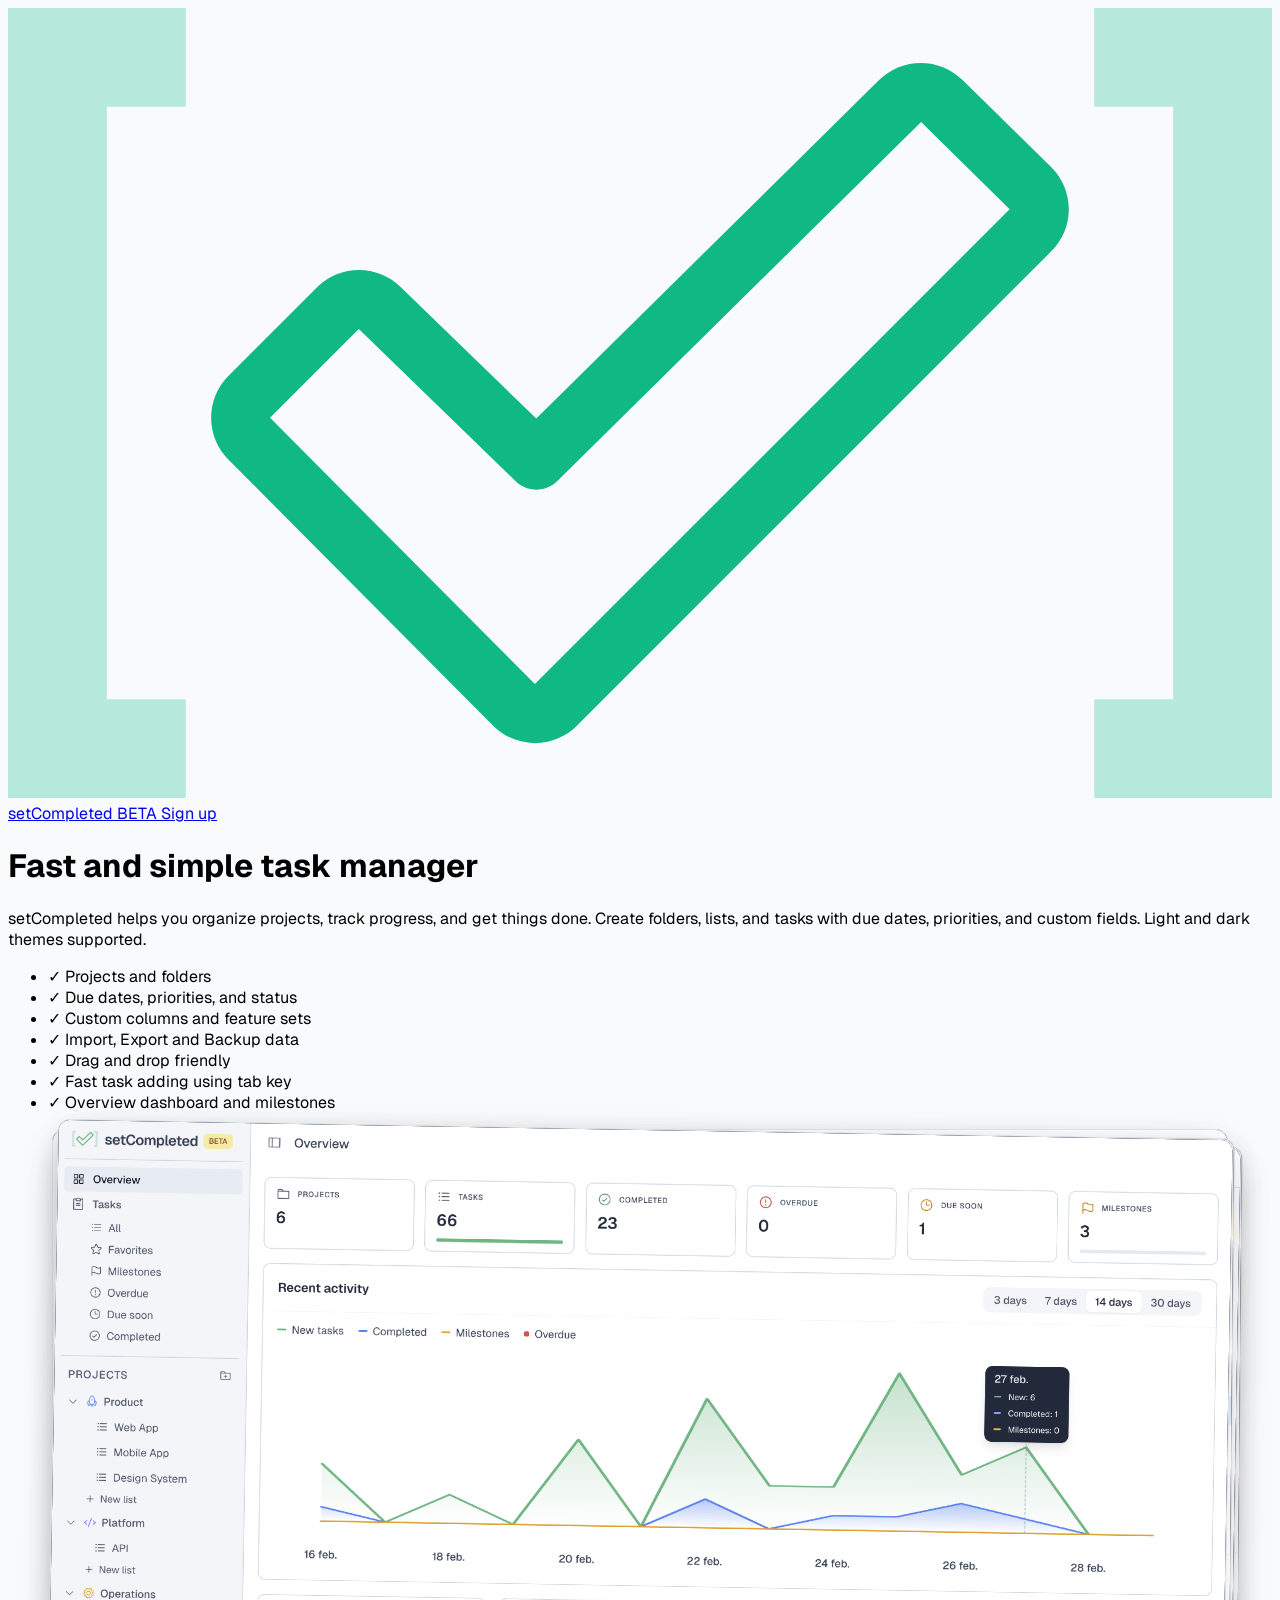
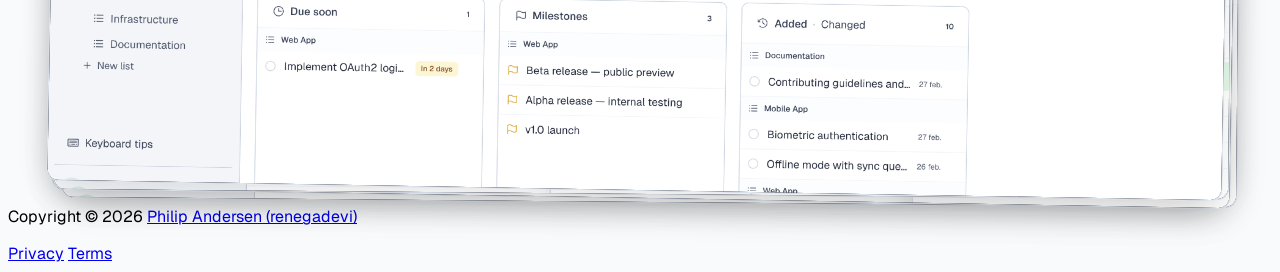
==== index.html @ 1c24de8f "initial push" ====
<!doctype html>
<html lang="en">

<head>
    <meta charset="UTF-8">
    <meta name="viewport" content="width=device-width, initial-scale=1.0">
    <script src="https://cdn.tailwindcss.com"></script>
    <script>
        tailwind.config = {
            darkMode: 'media',
        }
    </script>
    <link rel="icon" type="image/svg+xml" href="favicon.svg">
    <link rel="preconnect" href="https://fonts.googleapis.com">
    <link rel="preconnect" href="https://fonts.gstatic.com" crossorigin>
    <link href="https://fonts.googleapis.com/css2?family=Geist:wght@100..900&display=swap" rel="stylesheet">
    <title>setCompleted – Fast and simple task manager</title>
    <style>
        body {
            font-family: "Geist", "Geist Fallback", sans-serif;
            background: #f8fafc;
        }
        @media (prefers-color-scheme: dark) {
            body {
                background: #0f172a;
            }
        }
        /* Carousel wrapper - buttons show on hover */
        .carousel-wrapper {
            position: relative;
            display: flex;
            align-items: center;
            gap: 0.5rem;
            width: 100%;
            min-width: 0;
        }
        .carousel-nav {
            flex-shrink: 0;
            width: 2.25rem;
            height: 2.25rem;
            border-radius: 0.5rem;
            border: 1px solid rgb(226 232 240);
            background: white;
            color: rgb(71 85 105);
            cursor: pointer;
            display: flex;
            align-items: center;
            justify-content: center;
            font-size: 1.25rem;
            transition: opacity 0.2s, background 0.2s, color 0.2s;
        }
        @media (hover: hover) {
            .carousel-nav {
                opacity: 0;
                pointer-events: none;
            }
            .carousel-wrapper:hover .carousel-nav {
                opacity: 1;
                pointer-events: auto;
            }
        }
        .carousel-nav:hover {
            background: rgb(241 245 249);
            color: rgb(15 23 42);
        }
        @media (prefers-color-scheme: dark) {
            .carousel-nav {
                border-color: rgb(51 65 85);
                background: rgb(30 41 59);
                color: rgb(148 163 184);
            }
            .carousel-nav:hover {
                background: rgb(51 65 85);
                color: white;
            }
        }
        /* Stacked carousel cards - fills available space */
        .screenshot-carousel {
            position: relative;
            flex: 1;
            min-width: 0;
            aspect-ratio: 16/9;
        }
        .screenshot-card {
            position: absolute;
            inset: 0;
            border-radius: 0.75rem;
            border: 1px solid rgb(226 232 240);
            box-shadow: 0 10px 40px -10px rgb(0 0 0 / 0.15);
            overflow: hidden;
            cursor: pointer;
            transition: transform 0.6s cubic-bezier(0.34, 1.56, 0.64, 1), z-index 0.3s, box-shadow 0.3s;
            background: #1e293b;
            padding: 0;
            display: block;
            width: 100%;
            height: 100%;
        }
        @media (prefers-color-scheme: dark) {
            .screenshot-card {
                border-color: rgb(51 65 85);
                box-shadow: 0 10px 40px -10px rgb(0 0 0 / 0.4);
            }
            .screenshot-card:hover {
                box-shadow: 0 25px 50px -12px rgb(0 0 0 / 0.5);
            }
        }
        .screenshot-card:hover {
            z-index: 10;
            box-shadow: 0 25px 50px -12px rgb(0 0 0 / 0.25);
        }
        .screenshot-card picture,
        .screenshot-card img {
            display: block;
            width: 100%;
            height: 100%;
            object-fit: cover;
            object-position: top;
        }
        .screenshot-card picture {
            position: absolute;
            inset: 0;
        }
        .screenshot-card picture img {
            position: absolute;
            inset: 0;
        }
        /* Card stack - tight, clean deck (small offsets, subtle rotation) */
        .screenshot-card[data-stack-pos="0"] { transform: translate(0, 0) rotate(1deg); z-index: 4; }
        .screenshot-card[data-stack-pos="1"] { transform: translate(4px, 4px) rotate(0.5deg); z-index: 3; }
        .screenshot-card[data-stack-pos="2"] { transform: translate(8px, 8px) rotate(1deg); z-index: 2; }
        .screenshot-card[data-stack-pos="3"] { transform: translate(12px, 12px) rotate(0.5deg); z-index: 1; }
        /* Hover overlay on carousel - 15% white layer to indicate interactivity */
        .screenshot-carousel::after {
            content: '';
            position: absolute;
            inset: 0;
            border-radius: 0.75rem;
            background: rgba(255, 255, 255, 0);
            pointer-events: none;
            transition: background 0.25s ease;
        }
        .screenshot-carousel:hover::after {
            background: rgba(255, 255, 255, 0.15);
        }
        @media (prefers-color-scheme: dark) {
            .screenshot-carousel:hover::after {
                background: rgba(255, 255, 255, 0.08);
            }
        }
        /* Lightbox */
        .lightbox {
            position: fixed;
            inset: 0;
            z-index: 100;
            background: rgb(0 0 0 / 0.9);
            display: flex;
            align-items: center;
            justify-content: center;
            padding: 2rem;
            opacity: 0;
            visibility: hidden;
            pointer-events: none;
            transition: opacity 0.3s, visibility 0.3s;
        }
        .lightbox.open {
            opacity: 1;
            visibility: visible;
            pointer-events: auto;
        }
        .lightbox picture {
            display: flex;
            align-items: center;
            justify-content: center;
        }
        .lightbox-close {
            position: absolute;
            top: 1.5rem;
            right: 1.5rem;
            width: 2.5rem;
            height: 2.5rem;
            border-radius: 0.5rem;
            background: rgb(255 255 255 / 0.1);
            color: white;
            border: none;
            cursor: pointer;
            display: flex;
            align-items: center;
            justify-content: center;
            font-size: 1.5rem;
            line-height: 1;
            transition: background 0.2s;
        }
        .lightbox-close:hover {
            background: rgb(255 255 255 / 0.2);
        }
        /* Lightbox slider */
        .lightbox-slider {
            display: flex;
            align-items: center;
            justify-content: center;
            gap: 1rem;
            width: 100%;
            max-width: 95vw;
        }
        .lightbox-slider img {
            max-width: min(85vw, 900px);
            max-height: 85vh;
            object-fit: contain;
            border-radius: 0.5rem;
            box-shadow: 0 25px 50px -12px rgb(0 0 0 / 0.5);
        }
        .lightbox-nav {
            flex-shrink: 0;
            width: 2.5rem;
            height: 2.5rem;
            border-radius: 0.5rem;
            background: rgb(255 255 255 / 0.1);
            color: white;
            border: none;
            cursor: pointer;
            display: flex;
            align-items: center;
            justify-content: center;
            font-size: 1.5rem;
            transition: background 0.2s;
        }
        .lightbox-nav:hover {
            background: rgb(255 255 255 / 0.2);
        }
        .lightbox-nav:disabled {
            opacity: 0.3;
            cursor: not-allowed;
        }
        .lightbox-dots {
            position: absolute;
            bottom: 1.5rem;
            left: 50%;
            transform: translateX(-50%);
            display: flex;
            gap: 0.5rem;
        }
        .lightbox-dot {
            width: 0.5rem;
            height: 0.5rem;
            border-radius: 50%;
            background: rgb(255 255 255 / 0.4);
            border: none;
            padding: 0;
            cursor: pointer;
            transition: background 0.2s;
        }
        .lightbox-dot.active {
            background: rgb(255 255 255 / 0.9);
        }
    </style>
    <meta name="title" content="setCompleted">
    <meta name="description" content="A fast and simple task management application. Organize projects, track progress, and get things done.">
    <meta name="keywords" content="task management,tasks,productivity,project management">
    <meta name="robots" content="index, follow">
    <meta name="author" content="Philip Andersen (renegadevi)">
    <meta property="og:title" content="setCompleted">
    <meta property="og:description" content="A fast and simple task management application.">
    <meta property="og:type" content="website">
</head>

<body class="min-h-screen text-slate-800 dark:text-slate-100 dark:bg-slate-950">
    <!-- Header -->
    <header class="sticky top-0 z-50 border-b border-slate-200 dark:border-slate-800/60 bg-white/80 dark:bg-slate-950/80 backdrop-blur-sm">
        <div class="flex items-center justify-between h-14 px-4 sm:px-6 max-w-6xl mx-auto">
            <div class="flex items-center gap-6">
                <!-- Logo -->
                <a href="/" class="flex items-center gap-2">
                    <img src="logo.svg" class="w-8">
                    <span class="flex items-center gap-1.5">
                        <span class="font-semibold text-slate-700 dark:text-slate-100 tracking-tight">setCompleted</span>
                        <span class="text-[10px] px-1.5 py-0.5 rounded bg-amber-200/80 dark:bg-amber-900/50 text-amber-800 dark:text-amber-200 font-medium">BETA</span>
                    </span>
                </a>
                <!-- Sign up link - update href when app URL is available (e.g. https://app.fast-task.vercel.app/signup) -->
                <a href="#" id="signup-link" class="text-sm font-medium text-emerald-600 dark:text-emerald-400 hover:text-emerald-700 dark:hover:text-emerald-300 transition-colors">
                    Sign up
                </a>
            </div>
        </div>
    </header>

    <main class="max-w-6xl mx-auto px-4 sm:px-6 py-12 sm:py-16">
        <div class="grid lg:grid-cols-5 gap-10 lg:gap-12 items-center">
            <!-- Left: Info -->
            <div class="flex flex-col gap-6 lg:col-span-2">
                <h1 class="text-3xl sm:text-4xl font-semibold tracking-tight text-slate-900 dark:text-slate-100 text-balance">
                    Fast and simple task manager
                </h1>
                <p class="text-lg text-slate-600 dark:text-slate-400 leading-relaxed max-w-lg">
                    setCompleted helps you organize projects, track progress, and get things done. Create folders, lists, and tasks with due dates, priorities, and custom fields. Light and dark themes supported.
                </p>
                <ul class="space-y-2 text-slate-600 dark:text-slate-400">
                    <li class="flex items-center gap-2">
                        <span class="text-emerald-500">✓</span>
                        Projects and folders
                    </li>
                    <li class="flex items-center gap-2">
                        <span class="text-emerald-500">✓</span>
                        Due dates, priorities, and status
                    </li>
                    <li class="flex items-center gap-2">
                        <span class="text-emerald-500">✓</span>
                        Custom columns and feature sets
                    </li>
                    <li class="flex items-center gap-2">
                        <span class="text-emerald-500">✓</span>
                        Import, Export and Backup data
                    </li>
                    <li class="flex items-center gap-2">
                        <span class="text-emerald-500">✓</span>
                        Drag and drop friendly
                    </li>
                    <li class="flex items-center gap-2">
                        <span class="text-emerald-500">✓</span>
                        Fast task adding using tab key
                    </li>
                    <li class="flex items-center gap-2">
                        <span class="text-emerald-500">✓</span>
                        Overview dashboard and milestones
                    </li>
                </ul>
            </div>

            <!-- Right: Screenshots carousel (dark/light variants via -dark/-light suffix) -->
            <div class="min-w-0 w-full lg:col-span-3">
            <div class="carousel-wrapper">
                <button type="button" class="carousel-nav" id="carousel-prev" aria-label="Previous screenshot">‹</button>
                <div class="screenshot-carousel" id="screenshot-carousel" aria-label="Application screenshots">
                <button type="button" class="screenshot-card" data-index="0" data-src-dark="screenshot-1-dark.png" data-src-light="screenshot-1-light.png" data-alt="setCompleted task list view">
                    <picture>
                        <source srcset="screenshot-1-dark.png" media="(prefers-color-scheme: dark)">
                        <img src="screenshot-1-light.png" alt="setCompleted task list view" loading="lazy">
                    </picture>
                </button>
                <button type="button" class="screenshot-card" data-index="1" data-src-dark="screenshot-2-dark.png" data-src-light="screenshot-2-light.png" data-alt="setCompleted project view">
                    <picture>
                        <source srcset="screenshot-2-dark.png" media="(prefers-color-scheme: dark)">
                        <img src="screenshot-2-light.png" alt="setCompleted project view" loading="lazy">
                    </picture>
                </button>
                <button type="button" class="screenshot-card" data-index="2" data-src-dark="screenshot-3-dark.png" data-src-light="screenshot-3-light.png" data-alt="setCompleted task list view">
                    <picture>
                        <source srcset="screenshot-3-dark.png" media="(prefers-color-scheme: dark)">
                        <img src="screenshot-3-light.png" alt="setCompleted task list view" loading="lazy">
                    </picture>
                </button>
                <button type="button" class="screenshot-card" data-index="3" data-src-dark="screenshot-4-dark.png" data-src-light="screenshot-4-light.png" data-alt="setCompleted project view">
                    <picture>
                        <source srcset="screenshot-4-dark.png" media="(prefers-color-scheme: dark)">
                        <img src="screenshot-4-light.png" alt="setCompleted project view" loading="lazy">
                    </picture>
                </button>
                <button type="button" class="screenshot-card" data-index="3" data-src-dark="screenshot-5-dark.png" data-src-light="screenshot-5-light.png" data-alt="setCompleted project view">
                    <picture>
                        <source srcset="screenshot-5-dark.png" media="(prefers-color-scheme: dark)">
                        <img src="screenshot-5-light.png" alt="setCompleted project view" loading="lazy">
                    </picture>
                </button>
                </div>
                <button type="button" class="carousel-nav" id="carousel-next" aria-label="Next screenshot">›</button>
            </div>
            </div>
        </div>

        <!-- Footer -->
        <footer class="mt-20 pt-8 border-t border-slate-200 dark:border-slate-800 flex flex-col sm:flex-row items-center justify-between gap-4 text-sm text-slate-500 dark:text-slate-400">
            <p>
                Copyright © <script>document.write(new Date().getFullYear());</script>
                <a href="https://philipandersen.se" class="text-emerald-600 dark:text-emerald-400 hover:underline">Philip Andersen (renegadevi)</a>
            </p>
            <div class="flex items-center gap-4">
                <a href="privacy.html" class="hover:text-slate-700 dark:hover:text-slate-300 transition-colors">Privacy</a>
                <a href="terms.html" class="hover:text-slate-700 dark:hover:text-slate-300 transition-colors">Terms</a>
            </div>
        </footer>
    </main>

    <!-- Lightbox slider -->
    <div class="lightbox" id="lightbox" role="dialog" aria-modal="true" aria-label="Zoomed screenshot">
        <button type="button" class="lightbox-close" id="lightbox-close" aria-label="Close">×</button>
        <div class="lightbox-slider" id="lightbox-slider">
            <button type="button" class="lightbox-nav" id="lightbox-prev" aria-label="Previous">‹</button>
            <picture id="lightbox-picture">
                <source id="lightbox-src-dark" srcset="" media="(prefers-color-scheme: dark)">
                <img id="lightbox-img" src="" alt="">
            </picture>
            <button type="button" class="lightbox-nav" id="lightbox-next" aria-label="Next">›</button>
        </div>
        <div class="lightbox-dots" id="lightbox-dots" aria-label="Slide navigation"></div>
    </div>

    <script>
        (function () {
            const carousel = document.getElementById('screenshot-carousel');
            const lightbox = document.getElementById('lightbox');
            const lightboxImg = document.getElementById('lightbox-img');
            const lightboxSrcDark = document.getElementById('lightbox-src-dark');
            const lightboxClose = document.getElementById('lightbox-close');
            const lightboxPrev = document.getElementById('lightbox-prev');
            const lightboxNext = document.getElementById('lightbox-next');
            const lightboxDots = document.getElementById('lightbox-dots');
            const cards = Array.from(carousel.querySelectorAll('.screenshot-card'));
            const totalSlides = cards.length;

            let carouselIndex = 0;
            let carouselInterval;
            let isPaused = false;
            const ROTATE_MS = 7000;

            let lightboxIndex = 0;

            // Build slides array for lightbox (srcDark, srcLight, alt)
            const slides = cards.map(c => ({
                srcDark: c.dataset.srcDark,
                srcLight: c.dataset.srcLight,
                alt: c.dataset.alt
            }));

            function updateStackPositions() {
                cards.forEach((card, i) => {
                    const pos = (i - carouselIndex + totalSlides) % totalSlides;
                    card.dataset.stackPos = pos;
                });
            }

            function cycleCarousel() {
                if (isPaused) return;
                carouselIndex = (carouselIndex + 1) % totalSlides;
                updateStackPositions();
            }

            function startCarousel() {
                carouselInterval = setInterval(cycleCarousel, ROTATE_MS);
            }

            function stopCarousel() {
                clearInterval(carouselInterval);
            }

            function goToPrev() {
                carouselIndex = (carouselIndex - 1 + totalSlides) % totalSlides;
                updateStackPositions();
            }
            function goToNext() {
                carouselIndex = (carouselIndex + 1) % totalSlides;
                updateStackPositions();
            }

            document.getElementById('carousel-prev').addEventListener('click', (e) => {
                e.stopPropagation();
                goToPrev();
            });
            document.getElementById('carousel-next').addEventListener('click', (e) => {
                e.stopPropagation();
                goToNext();
            });

            // Swipe on carousel
            let carouselTouchStart = 0;
            carousel.addEventListener('touchstart', (e) => {
                carouselTouchStart = e.touches[0].clientX;
            }, { passive: true });
            carousel.addEventListener('touchend', (e) => {
                const diff = carouselTouchStart - e.changedTouches[0].clientX;
                if (Math.abs(diff) > 40) {
                    if (diff > 0) goToNext();
                    else goToPrev();
                }
            }, { passive: true });

            const carouselWrapper = document.querySelector('.carousel-wrapper');
            carouselWrapper.addEventListener('mouseenter', () => {
                isPaused = true;
                stopCarousel();
            });
            carouselWrapper.addEventListener('mouseleave', () => {
                isPaused = false;
                startCarousel();
            });

            function showLightboxSlide(index) {
                lightboxIndex = (index + totalSlides) % totalSlides;
                const s = slides[lightboxIndex];
                lightboxSrcDark.srcset = s.srcDark;
                lightboxImg.src = s.srcLight;
                lightboxImg.alt = s.alt;
                lightboxPrev.disabled = lightboxIndex === 0;
                lightboxNext.disabled = lightboxIndex === totalSlides - 1;
                lightboxDots.querySelectorAll('.lightbox-dot').forEach((dot, i) => {
                    dot.classList.toggle('active', i === lightboxIndex);
                });
            }

            function openLightbox(clickedIndex) {
                isPaused = true;
                stopCarousel();
                lightboxIndex = clickedIndex;
                lightbox.classList.add('open');
                document.body.style.overflow = 'hidden';

                // Build dots first
                lightboxDots.innerHTML = '';
                for (let i = 0; i < totalSlides; i++) {
                    const dot = document.createElement('button');
                    dot.type = 'button';
                    dot.className = 'lightbox-dot';
                    dot.setAttribute('aria-label', 'Go to slide ' + (i + 1));
                    dot.addEventListener('click', (e) => { e.stopPropagation(); showLightboxSlide(i); });
                    lightboxDots.appendChild(dot);
                }
                showLightboxSlide(lightboxIndex);
            }

            function closeLightbox() {
                lightbox.classList.remove('open');
                document.body.style.overflow = '';
                isPaused = false;
                startCarousel();
            }

            cards.forEach((card, i) => {
                card.addEventListener('click', () => openLightbox(i));
            });

            lightboxPrev.addEventListener('click', () => showLightboxSlide(lightboxIndex - 1));
            lightboxNext.addEventListener('click', () => showLightboxSlide(lightboxIndex + 1));

            lightboxClose.addEventListener('click', closeLightbox);
            document.getElementById('lightbox-slider').addEventListener('click', (e) => e.stopPropagation());
            lightboxDots.addEventListener('click', (e) => e.stopPropagation());
            lightbox.addEventListener('click', (e) => {
                if (e.target === lightbox) closeLightbox();
            });

            document.addEventListener('keydown', (e) => {
                if (!lightbox.classList.contains('open')) return;
                if (e.key === 'Escape') closeLightbox();
                if (e.key === 'ArrowLeft') showLightboxSlide(lightboxIndex - 1);
                if (e.key === 'ArrowRight') showLightboxSlide(lightboxIndex + 1);
            });

            // Swipe support for lightbox
            let touchStartX = 0;
            lightbox.addEventListener('touchstart', (e) => { touchStartX = e.touches[0].clientX; }, { passive: true });
            lightbox.addEventListener('touchend', (e) => {
                const diff = touchStartX - e.changedTouches[0].clientX;
                if (Math.abs(diff) > 50) {
                    if (diff > 0) showLightboxSlide(lightboxIndex + 1);
                    else showLightboxSlide(lightboxIndex - 1);
                }
            }, { passive: true });

            updateStackPositions();
            startCarousel();
        })();
    </script>
</body>

</html>
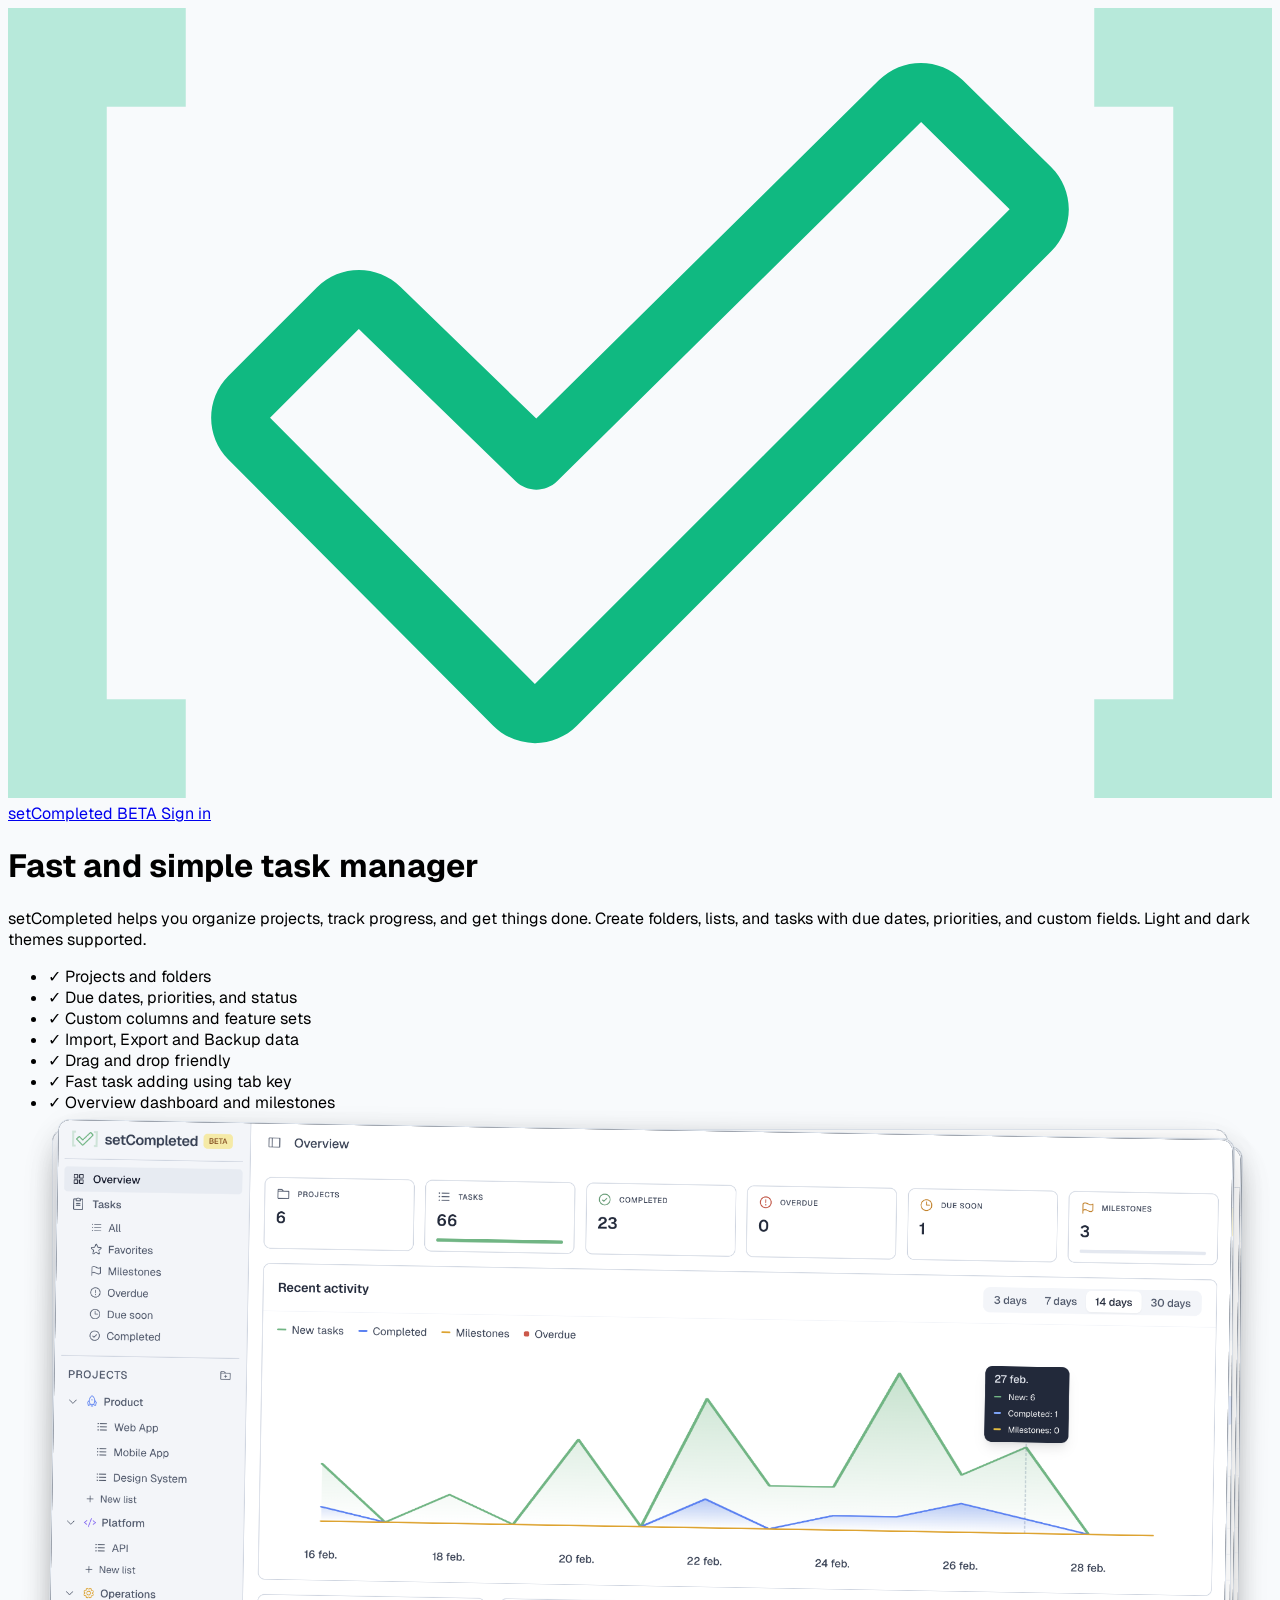
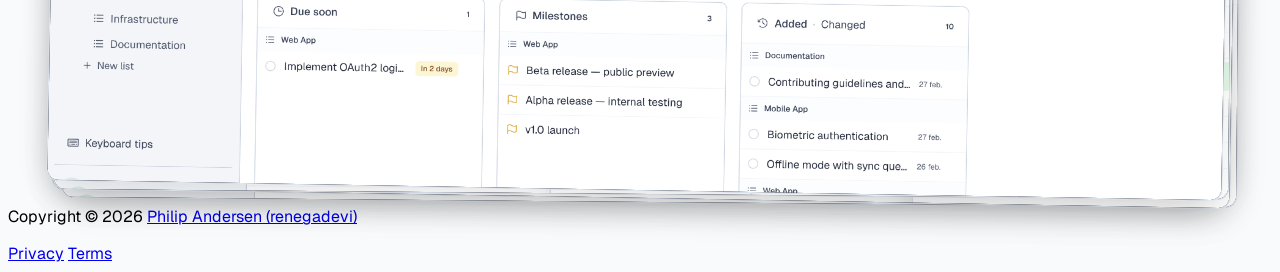
==== commit 27bdf7b6: "Add sign in link." ====
--- a/index.html
+++ b/index.html
@@ -172,6 +172,10 @@
             display: flex;
             align-items: center;
             justify-content: center;
+            flex: 1;
+            width: 100%;
+            height: 100%;
+            min-width: 0;
         }
         .lightbox-close {
             position: absolute;
@@ -201,11 +205,14 @@
             justify-content: center;
             gap: 1rem;
             width: 100%;
-            max-width: 95vw;
+            max-width: 96vw;
+            height: min(88vh, 1200px);
         }
         .lightbox-slider img {
-            max-width: min(85vw, 900px);
-            max-height: 85vh;
+            width: 100%;
+            height: 100%;
+            max-width: none;
+            max-height: none;
             object-fit: contain;
             border-radius: 0.5rem;
             box-shadow: 0 25px 50px -12px rgb(0 0 0 / 0.5);
@@ -267,7 +274,7 @@
 <body class="min-h-screen text-slate-800 dark:text-slate-100 dark:bg-slate-950">
     <!-- Header -->
     <header class="sticky top-0 z-50 border-b border-slate-200 dark:border-slate-800/60 bg-white/80 dark:bg-slate-950/80 backdrop-blur-sm">
-        <div class="flex items-center justify-between h-14 px-4 sm:px-6 max-w-6xl mx-auto">
+        <div class="flex items-center justify-between h-14 px-4 sm:px-6 max-w-7xl mx-auto">
             <div class="flex items-center gap-6">
                 <!-- Logo -->
                 <a href="/" class="flex items-center gap-2">
@@ -277,15 +284,15 @@
                         <span class="text-[10px] px-1.5 py-0.5 rounded bg-amber-200/80 dark:bg-amber-900/50 text-amber-800 dark:text-amber-200 font-medium">BETA</span>
                     </span>
                 </a>
-                <!-- Sign up link - update href when app URL is available (e.g. https://app.fast-task.vercel.app/signup) -->
-                <a href="#" id="signup-link" class="text-sm font-medium text-emerald-600 dark:text-emerald-400 hover:text-emerald-700 dark:hover:text-emerald-300 transition-colors">
-                    Sign up
+                <!-- Sign up link  -->
+                <a href="https;//app.setcompleted.com" id="signup-link" class="text-sm font-medium text-emerald-600 dark:text-emerald-400 hover:text-emerald-700 dark:hover:text-emerald-300 transition-colors">
+                    Sign in
                 </a>
             </div>
         </div>
     </header>
 
-    <main class="max-w-6xl mx-auto px-4 sm:px-6 py-12 sm:py-16">
+    <main class="max-w-7xl mx-auto px-4 sm:px-6 py-12 sm:py-16">
         <div class="grid lg:grid-cols-5 gap-10 lg:gap-12 items-center">
             <!-- Left: Info -->
             <div class="flex flex-col gap-6 lg:col-span-2">
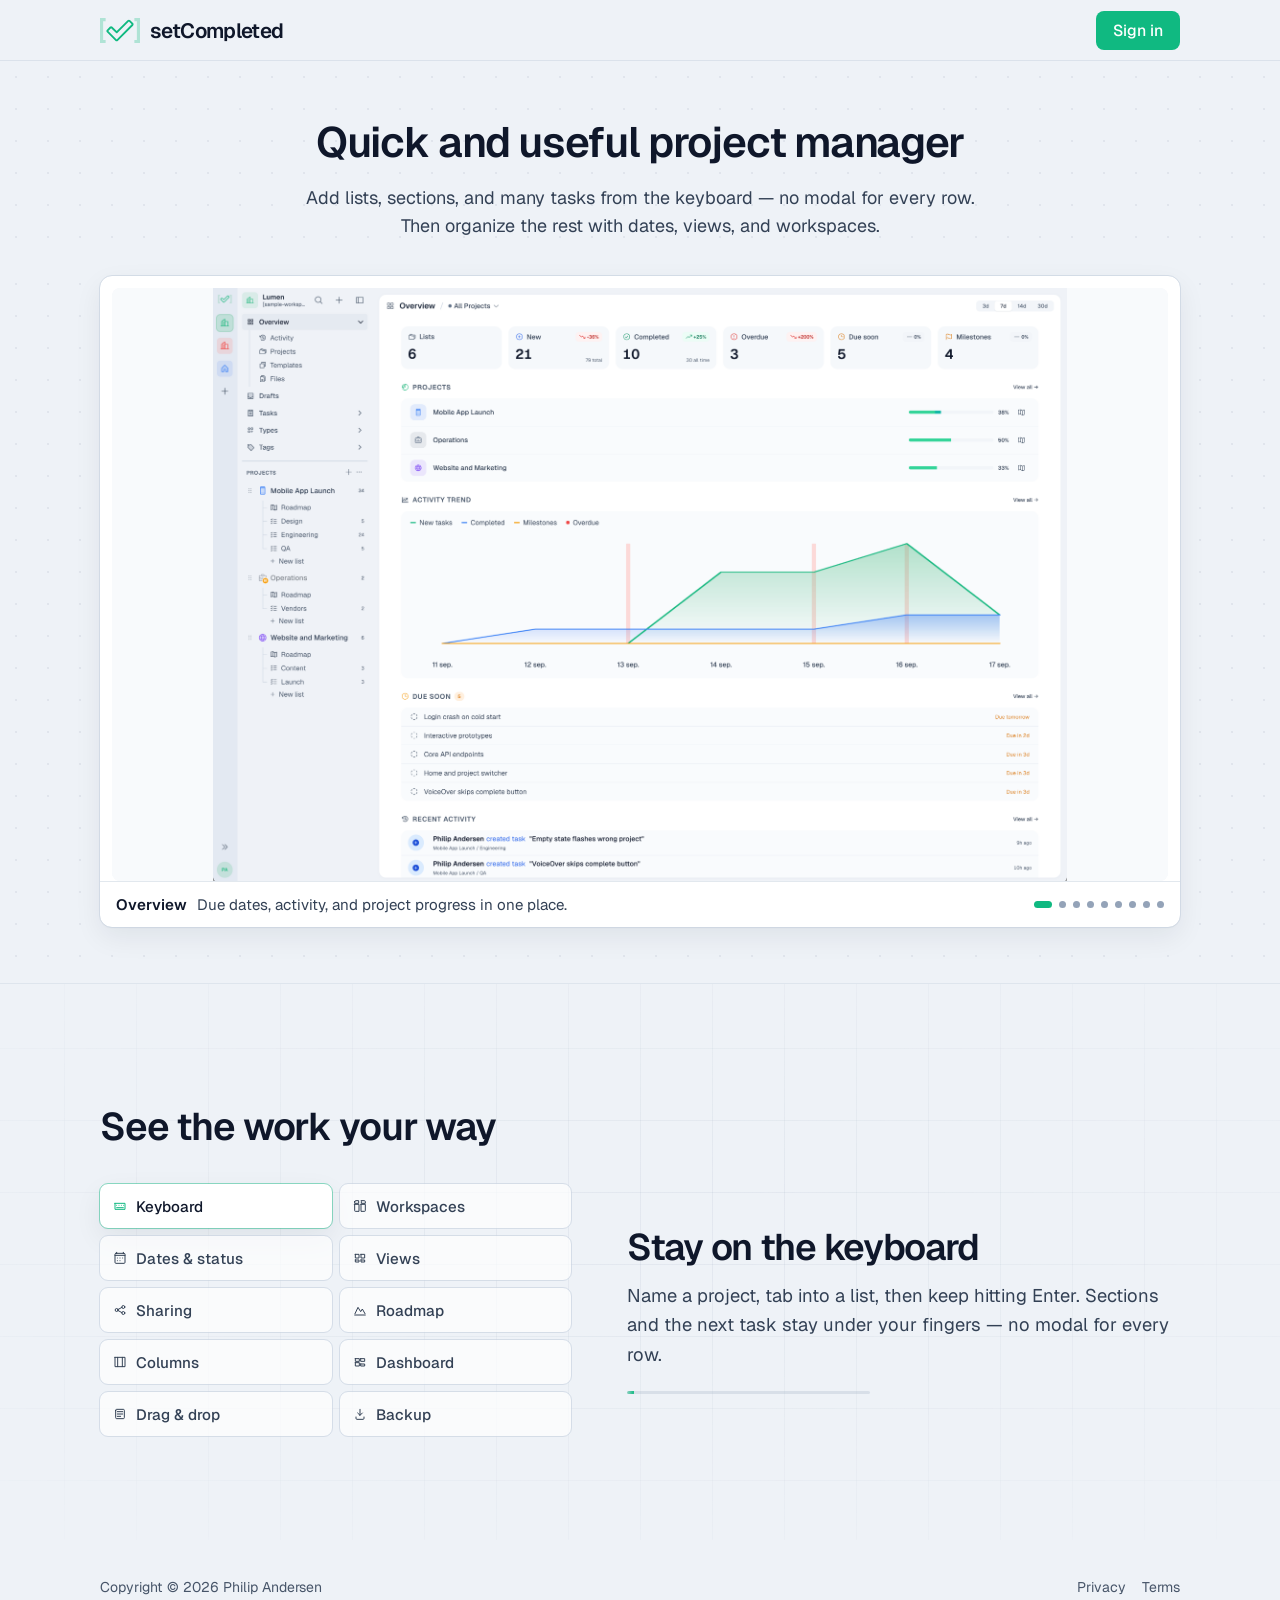
==== commit 4dd38a7b: "update landing page." ====
--- a/index.html
+++ b/index.html
@@ -1,572 +1,204 @@
-<!doctype html>
+<!DOCTYPE html>
 <html lang="en">
-
 <head>
-    <meta charset="UTF-8">
-    <meta name="viewport" content="width=device-width, initial-scale=1.0">
-    <script src="https://cdn.tailwindcss.com"></script>
-    <script>
-        tailwind.config = {
-            darkMode: 'media',
-        }
-    </script>
-    <link rel="icon" type="image/svg+xml" href="favicon.svg">
-    <link rel="preconnect" href="https://fonts.googleapis.com">
-    <link rel="preconnect" href="https://fonts.gstatic.com" crossorigin>
-    <link href="https://fonts.googleapis.com/css2?family=Geist:wght@100..900&display=swap" rel="stylesheet">
-    <title>setCompleted – Fast and simple task manager</title>
-    <style>
-        body {
-            font-family: "Geist", "Geist Fallback", sans-serif;
-            background: #f8fafc;
-        }
-        @media (prefers-color-scheme: dark) {
-            body {
-                background: #0f172a;
-            }
-        }
-        /* Carousel wrapper - buttons show on hover */
-        .carousel-wrapper {
-            position: relative;
-            display: flex;
-            align-items: center;
-            gap: 0.5rem;
-            width: 100%;
-            min-width: 0;
-        }
-        .carousel-nav {
-            flex-shrink: 0;
-            width: 2.25rem;
-            height: 2.25rem;
-            border-radius: 0.5rem;
-            border: 1px solid rgb(226 232 240);
-            background: white;
-            color: rgb(71 85 105);
-            cursor: pointer;
-            display: flex;
-            align-items: center;
-            justify-content: center;
-            font-size: 1.25rem;
-            transition: opacity 0.2s, background 0.2s, color 0.2s;
-        }
-        @media (hover: hover) {
-            .carousel-nav {
-                opacity: 0;
-                pointer-events: none;
-            }
-            .carousel-wrapper:hover .carousel-nav {
-                opacity: 1;
-                pointer-events: auto;
-            }
-        }
-        .carousel-nav:hover {
-            background: rgb(241 245 249);
-            color: rgb(15 23 42);
-        }
-        @media (prefers-color-scheme: dark) {
-            .carousel-nav {
-                border-color: rgb(51 65 85);
-                background: rgb(30 41 59);
-                color: rgb(148 163 184);
-            }
-            .carousel-nav:hover {
-                background: rgb(51 65 85);
-                color: white;
-            }
-        }
-        /* Stacked carousel cards - fills available space */
-        .screenshot-carousel {
-            position: relative;
-            flex: 1;
-            min-width: 0;
-            aspect-ratio: 16/9;
-        }
-        .screenshot-card {
-            position: absolute;
-            inset: 0;
-            border-radius: 0.75rem;
-            border: 1px solid rgb(226 232 240);
-            box-shadow: 0 10px 40px -10px rgb(0 0 0 / 0.15);
-            overflow: hidden;
-            cursor: pointer;
-            transition: transform 0.6s cubic-bezier(0.34, 1.56, 0.64, 1), z-index 0.3s, box-shadow 0.3s;
-            background: #1e293b;
-            padding: 0;
-            display: block;
-            width: 100%;
-            height: 100%;
-        }
-        @media (prefers-color-scheme: dark) {
-            .screenshot-card {
-                border-color: rgb(51 65 85);
-                box-shadow: 0 10px 40px -10px rgb(0 0 0 / 0.4);
-            }
-            .screenshot-card:hover {
-                box-shadow: 0 25px 50px -12px rgb(0 0 0 / 0.5);
-            }
-        }
-        .screenshot-card:hover {
-            z-index: 10;
-            box-shadow: 0 25px 50px -12px rgb(0 0 0 / 0.25);
-        }
-        .screenshot-card picture,
-        .screenshot-card img {
-            display: block;
-            width: 100%;
-            height: 100%;
-            object-fit: cover;
-            object-position: top;
-        }
-        .screenshot-card picture {
-            position: absolute;
-            inset: 0;
-        }
-        .screenshot-card picture img {
-            position: absolute;
-            inset: 0;
-        }
-        /* Card stack - tight, clean deck (small offsets, subtle rotation) */
-        .screenshot-card[data-stack-pos="0"] { transform: translate(0, 0) rotate(1deg); z-index: 4; }
-        .screenshot-card[data-stack-pos="1"] { transform: translate(4px, 4px) rotate(0.5deg); z-index: 3; }
-        .screenshot-card[data-stack-pos="2"] { transform: translate(8px, 8px) rotate(1deg); z-index: 2; }
-        .screenshot-card[data-stack-pos="3"] { transform: translate(12px, 12px) rotate(0.5deg); z-index: 1; }
-        /* Hover overlay on carousel - 15% white layer to indicate interactivity */
-        .screenshot-carousel::after {
-            content: '';
-            position: absolute;
-            inset: 0;
-            border-radius: 0.75rem;
-            background: rgba(255, 255, 255, 0);
-            pointer-events: none;
-            transition: background 0.25s ease;
-        }
-        .screenshot-carousel:hover::after {
-            background: rgba(255, 255, 255, 0.15);
-        }
-        @media (prefers-color-scheme: dark) {
-            .screenshot-carousel:hover::after {
-                background: rgba(255, 255, 255, 0.08);
-            }
-        }
-        /* Lightbox */
-        .lightbox {
-            position: fixed;
-            inset: 0;
-            z-index: 100;
-            background: rgb(0 0 0 / 0.9);
-            display: flex;
-            align-items: center;
-            justify-content: center;
-            padding: 2rem;
-            opacity: 0;
-            visibility: hidden;
-            pointer-events: none;
-            transition: opacity 0.3s, visibility 0.3s;
-        }
-        .lightbox.open {
-            opacity: 1;
-            visibility: visible;
-            pointer-events: auto;
-        }
-        .lightbox picture {
-            display: flex;
-            align-items: center;
-            justify-content: center;
-            flex: 1;
-            width: 100%;
-            height: 100%;
-            min-width: 0;
-        }
-        .lightbox-close {
-            position: absolute;
-            top: 1.5rem;
-            right: 1.5rem;
-            width: 2.5rem;
-            height: 2.5rem;
-            border-radius: 0.5rem;
-            background: rgb(255 255 255 / 0.1);
-            color: white;
-            border: none;
-            cursor: pointer;
-            display: flex;
-            align-items: center;
-            justify-content: center;
-            font-size: 1.5rem;
-            line-height: 1;
-            transition: background 0.2s;
-        }
-        .lightbox-close:hover {
-            background: rgb(255 255 255 / 0.2);
-        }
-        /* Lightbox slider */
-        .lightbox-slider {
-            display: flex;
-            align-items: center;
-            justify-content: center;
-            gap: 1rem;
-            width: 100%;
-            max-width: 96vw;
-            height: min(88vh, 1200px);
-        }
-        .lightbox-slider img {
-            width: 100%;
-            height: 100%;
-            max-width: none;
-            max-height: none;
-            object-fit: contain;
-            border-radius: 0.5rem;
-            box-shadow: 0 25px 50px -12px rgb(0 0 0 / 0.5);
-        }
-        .lightbox-nav {
-            flex-shrink: 0;
-            width: 2.5rem;
-            height: 2.5rem;
-            border-radius: 0.5rem;
-            background: rgb(255 255 255 / 0.1);
-            color: white;
-            border: none;
-            cursor: pointer;
-            display: flex;
-            align-items: center;
-            justify-content: center;
-            font-size: 1.5rem;
-            transition: background 0.2s;
-        }
-        .lightbox-nav:hover {
-            background: rgb(255 255 255 / 0.2);
-        }
-        .lightbox-nav:disabled {
-            opacity: 0.3;
-            cursor: not-allowed;
-        }
-        .lightbox-dots {
-            position: absolute;
-            bottom: 1.5rem;
-            left: 50%;
-            transform: translateX(-50%);
-            display: flex;
-            gap: 0.5rem;
-        }
-        .lightbox-dot {
-            width: 0.5rem;
-            height: 0.5rem;
-            border-radius: 50%;
-            background: rgb(255 255 255 / 0.4);
-            border: none;
-            padding: 0;
-            cursor: pointer;
-            transition: background 0.2s;
-        }
-        .lightbox-dot.active {
-            background: rgb(255 255 255 / 0.9);
-        }
-    </style>
-    <meta name="title" content="setCompleted">
-    <meta name="description" content="A fast and simple task management application. Organize projects, track progress, and get things done.">
-    <meta name="keywords" content="task management,tasks,productivity,project management">
-    <meta name="robots" content="index, follow">
-    <meta name="author" content="Philip Andersen (renegadevi)">
-    <meta property="og:title" content="setCompleted">
-    <meta property="og:description" content="A fast and simple task management application.">
-    <meta property="og:type" content="website">
+  <meta charset="utf-8">
+  <meta name="viewport" content="width=device-width, initial-scale=1">
+  <title>setCompleted – Quick and useful project manager</title>
+  <meta name="description" content="A fast task manager you can drive from the keyboard. Add lists, sections, and many tasks in a row, then switch to board, calendar, or Gantt.">
+  <link rel="icon" type="image/svg+xml" href="assets/logo.svg">
+  <link rel="preconnect" href="https://fonts.googleapis.com">
+  <link rel="preconnect" href="https://fonts.gstatic.com" crossorigin>
+  <link href="https://fonts.googleapis.com/css2?family=Geist:wght@400;500;600;700&display=swap" rel="stylesheet">
+  <link rel="stylesheet" href="css/styles.css">
+  <script>
+    (function () {
+      var theme = window.matchMedia("(prefers-color-scheme: dark)").matches ? "dark" : "light";
+      document.documentElement.dataset.theme = theme;
+      document.documentElement.style.colorScheme = theme;
+    })();
+  </script>
 </head>
-
-<body class="min-h-screen text-slate-800 dark:text-slate-100 dark:bg-slate-950">
-    <!-- Header -->
-    <header class="sticky top-0 z-50 border-b border-slate-200 dark:border-slate-800/60 bg-white/80 dark:bg-slate-950/80 backdrop-blur-sm">
-        <div class="flex items-center justify-between h-14 px-4 sm:px-6 max-w-7xl mx-auto">
-            <div class="flex items-center gap-6">
-                <!-- Logo -->
-                <a href="/" class="flex items-center gap-2">
-                    <img src="logo.svg" class="w-8">
-                    <span class="flex items-center gap-1.5">
-                        <span class="font-semibold text-slate-700 dark:text-slate-100 tracking-tight">setCompleted</span>
-                        <span class="text-[10px] px-1.5 py-0.5 rounded bg-amber-200/80 dark:bg-amber-900/50 text-amber-800 dark:text-amber-200 font-medium">BETA</span>
-                    </span>
-                </a>
-                <!-- Sign up link  -->
-                <a href="https;//app.setcompleted.com" id="signup-link" class="text-sm font-medium text-emerald-600 dark:text-emerald-400 hover:text-emerald-700 dark:hover:text-emerald-300 transition-colors">
-                    Sign in
-                </a>
+<body>
+  <header class="site-header">
+    <div class="wrap site-header__inner">
+      <a class="brand" href="/">
+        <img src="assets/logo.svg" alt="" width="40" height="25">
+        <span class="brand__name">setCompleted</span>
+      </a>
+      <a class="btn btn--accent" href="https://app.setcompleted.com/login">Sign in</a>
+    </div>
+  </header>
+
+  <main>
+    <section class="hero pattern-dots">
+      <div class="wrap hero__inner">
+        <h1>Quick and useful project manager</h1>
+        <p class="hero__lead">
+          Add lists, sections, and many tasks from the keyboard — no modal for every row.<br>
+          Then organize the rest with dates, views, and workspaces.
+        </p>
+      </div>
+    </section>
+
+    <section class="showcase pattern-dots" aria-label="Product screenshots">
+      <div class="wrap">
+        <div class="panel carousel" data-carousel tabindex="0">
+          <div class="carousel__stage">
+          <ul class="carousel__track" data-carousel-track>
+            <li class="carousel__slide" data-carousel-slide data-title="Overview" data-caption="Due dates, activity, and project progress in one place.">
+              <img class="shot" data-shot-light="assets/screenshots/dashboard.png" data-shot-dark="assets/screenshots/screenshot_dashboard_dark.png" src="assets/screenshots/dashboard.png" alt="setCompleted overview dashboard" width="1780" height="1000">
+            </li>
+            <li class="carousel__slide" data-carousel-slide data-title="Projects" data-caption="Every project in the workspace, as cards.">
+              <img class="shot" data-shot-light="assets/screenshots/screenshot_projects_light.png" data-shot-dark="assets/screenshots/screenshot_projects_dark.png" src="assets/screenshots/screenshot_projects_light.png" alt="setCompleted projects gallery" width="1780" height="1000">
+            </li>
+            <li class="carousel__slide" data-carousel-slide data-title="Projects list" data-caption="The same projects as rows, with progress and due dates.">
+              <img class="shot" data-shot-light="assets/screenshots/screenshot_projects-list_light.png" data-shot-dark="assets/screenshots/screenshot_projects-list_dark.png" src="assets/screenshots/screenshot_projects-list_light.png" alt="setCompleted projects as a list" width="1780" height="1000">
+            </li>
+            <li class="carousel__slide" data-carousel-slide data-title="List" data-caption="Sections, dates, and status in a fast keyboard-first list.">
+              <img class="shot" data-shot-light="assets/screenshots/screenshot_list-view_light.png" data-shot-dark="assets/screenshots/screenshot_list-view_dark.png" src="assets/screenshots/screenshot_list-view_light.png" alt="setCompleted list view" width="1780" height="1000">
+            </li>
+            <li class="carousel__slide" data-carousel-slide data-title="Task" data-caption="Dates, estimate, and the rest of a task without leaving the list.">
+              <img class="shot" data-shot-light="assets/screenshots/screenshot_task-details_light.png" data-shot-dark="assets/screenshots/screenshot_task-details_dark.png" src="assets/screenshots/screenshot_task-details_light.png" alt="setCompleted task details" width="1780" height="1000">
+            </li>
+            <li class="carousel__slide" data-carousel-slide data-title="Board" data-caption="The same list, grouped by status.">
+              <img class="shot" data-shot-light="assets/screenshots/screenshot_board_light.png" data-shot-dark="assets/screenshots/screenshot_board_dark.png" src="assets/screenshots/screenshot_board_light.png" alt="setCompleted board view" width="1780" height="1000">
+            </li>
+            <li class="carousel__slide" data-carousel-slide data-title="Timeline" data-caption="Start and due dates on a Gantt-style view.">
+              <img class="shot" data-shot-light="assets/screenshots/screenshot_gantt_light.png" data-shot-dark="assets/screenshots/screenshot_gantt_dark.png" src="assets/screenshots/screenshot_gantt_light.png" alt="setCompleted timeline and Gantt view" width="1780" height="1000">
+            </li>
+            <li class="carousel__slide" data-carousel-slide data-title="Roadmap" data-caption="Now, Next, and Later for a project.">
+              <img class="shot" data-shot-light="assets/screenshots/screenshot_roadmap_light.png" data-shot-dark="assets/screenshots/screenshot_roadmap_dark.png" src="assets/screenshots/screenshot_roadmap_light.png" alt="setCompleted project roadmap" width="1780" height="1000">
+            </li>
+            <li class="carousel__slide" data-carousel-slide data-title="Sharing" data-caption="A read-only page for a list. Anyone with the link can follow along.">
+              <img class="shot" data-shot-light="assets/screenshots/screenshot_share_light.png" data-shot-dark="assets/screenshots/screenshot_share_dark.png" src="assets/screenshots/screenshot_share_light.png" alt="setCompleted shared list page" width="1780" height="1000">
+            </li>
+          </ul>
+          </div>
+          <div class="carousel__caption">
+            <p>
+              <strong data-carousel-title>Overview</strong>
+              <span data-carousel-body>Due dates, activity, and project progress in one place.</span>
+            </p>
+            <div class="dots" data-carousel-dots></div>
+          </div>
+        </div>
+      </div>
+    </section>
+
+    <section class="features pattern-grid" id="product">
+      <div class="wrap">
+        <header class="features__head">
+          <h2>See the work your way</h2>
+        </header>
+
+        <div class="feature-stage" data-feature-tabs>
+          <div class="feature-tabs" role="tablist" aria-label="Features">
+            <button class="feature-tab" type="button" role="tab" id="tab-keyboard" aria-controls="panel-keyboard" aria-selected="true">
+              <svg viewBox="0 0 24 24" aria-hidden="true"><path d="M4.5 8h15v9h-15V8Z"/><path d="M7 11h.01M10.5 11h.01M14 11h.01M17.5 11h.01M7 14.5h10"/></svg>
+              Keyboard
+            </button>
+            <button class="feature-tab" type="button" role="tab" id="tab-workspaces" aria-controls="panel-workspaces" aria-selected="false">
+              <svg viewBox="0 0 24 24" aria-hidden="true"><path d="M4 9.5V19a1 1 0 0 0 1 1h5.5V9.5H4Zm9.5 0V20H19a1 1 0 0 0 1-1V9.5h-6.5ZM4 5.5A1.5 1.5 0 0 1 5.5 4H10v4H4V5.5Zm10 0V8h6V5.5A1.5 1.5 0 0 0 18.5 4H14Z"/></svg>
+              Workspaces
+            </button>
+            <button class="feature-tab" type="button" role="tab" id="tab-dates" aria-controls="panel-dates" aria-selected="false">
+              <svg viewBox="0 0 24 24" aria-hidden="true"><path d="M7 3.5v2M17 3.5v2M4.5 8h15M6 5h12a1.5 1.5 0 0 1 1.5 1.5v12A1.5 1.5 0 0 1 18 20H6a1.5 1.5 0 0 1-1.5-1.5v-12A1.5 1.5 0 0 1 6 5Z"/><path d="M8 12h.01M12 12h.01M16 12h.01M8 16h.01M12 16h.01"/></svg>
+              Dates &amp; status
+            </button>
+            <button class="feature-tab" type="button" role="tab" id="tab-views" aria-controls="panel-views" aria-selected="false">
+              <svg viewBox="0 0 24 24" aria-hidden="true"><path d="M5 6.5h5.5v5.5H5V6.5Zm8.5 0H19v5.5h-5.5V6.5ZM5 15h5.5v3H5v-3Zm8.5 0H19v3h-5.5v-3Z"/></svg>
+              Views
+            </button>
+            <button class="feature-tab" type="button" role="tab" id="tab-share" aria-controls="panel-share" aria-selected="false">
+              <svg viewBox="0 0 24 24" aria-hidden="true"><path d="M8.5 11.5 15 8M8.5 12.5 15 16"/><circle cx="7" cy="12" r="2.25"/><circle cx="17" cy="7.5" r="2.25"/><circle cx="17" cy="16.5" r="2.25"/></svg>
+              Sharing
+            </button>
+            <button class="feature-tab" type="button" role="tab" id="tab-roadmap" aria-controls="panel-roadmap" aria-selected="false">
+              <svg viewBox="0 0 24 24" aria-hidden="true"><path d="M4.5 17.5 9 8l4 6.5 2.5-4 4 7"/><path d="M4 19.5h16"/></svg>
+              Roadmap
+            </button>
+            <button class="feature-tab" type="button" role="tab" id="tab-columns" aria-controls="panel-columns" aria-selected="false">
+              <svg viewBox="0 0 24 24" aria-hidden="true"><path d="M8.5 5v14M15.5 5v14M4.5 5h15v14h-15V5Z"/></svg>
+              Columns
+            </button>
+            <button class="feature-tab" type="button" role="tab" id="tab-dashboard" aria-controls="panel-dashboard" aria-selected="false">
+              <svg viewBox="0 0 24 24" aria-hidden="true"><path d="M5 7h6v4H5V7Zm8 0h6v4h-6V7ZM5 13h6v5H5v-5Zm8 2h6v3h-6v-3Z"/></svg>
+              Dashboard
+            </button>
+            <button class="feature-tab" type="button" role="tab" id="tab-drag" aria-controls="panel-drag" aria-selected="false">
+              <svg viewBox="0 0 24 24" aria-hidden="true"><path d="M8 8.5h8M8 12h8M8 15.5h5M5.5 6.5v11A1.5 1.5 0 0 0 7 19h10a1.5 1.5 0 0 0 1.5-1.5v-11A1.5 1.5 0 0 0 17 5H7A1.5 1.5 0 0 0 5.5 6.5Z"/></svg>
+              Drag &amp; drop
+            </button>
+            <button class="feature-tab" type="button" role="tab" id="tab-backup" aria-controls="panel-backup" aria-selected="false">
+              <svg viewBox="0 0 24 24" aria-hidden="true"><path d="M12 5v9M8.5 10.5 12 14l3.5-3.5M6 16.5v2A1.5 1.5 0 0 0 7.5 20h9a1.5 1.5 0 0 0 1.5-1.5v-2"/></svg>
+              Backup
+            </button>
+          </div>
+
+          <div class="feature-copy">
+            <div class="feature-panels">
+            <article class="feature-panel" role="tabpanel" id="panel-keyboard" aria-labelledby="tab-keyboard">
+              <h3>Stay on the keyboard</h3>
+              <p>Name a project, tab into a list, then keep hitting Enter. Sections and the next task stay under your fingers — no modal for every row.</p>
+            </article>
+            <article class="feature-panel" role="tabpanel" id="panel-workspaces" aria-labelledby="tab-workspaces" hidden>
+              <h3>Workspaces and projects</h3>
+              <p>Keep work, private, and client spaces apart. Projects live inside a workspace and hold the lists you actually open each day.</p>
+            </article>
+            <article class="feature-panel" role="tabpanel" id="panel-dates" aria-labelledby="tab-dates" hidden>
+              <h3>Due dates, priority, and status</h3>
+              <p>Give a task a start date, a due date, and a status. Then you can see what is next, overdue, or already done.</p>
+            </article>
+            <article class="feature-panel" role="tabpanel" id="panel-views" aria-labelledby="tab-views" hidden>
+              <h3>List, board, calendar, and Gantt</h3>
+              <p>Switch views on the same list. The last one you used is remembered, so you do not set it up again every time.</p>
+            </article>
+            <article class="feature-panel" role="tabpanel" id="panel-share" aria-labelledby="tab-share" hidden>
+              <h3>Share a list</h3>
+              <p>Publish a read-only page for a list. Anyone with the link can follow the work without signing in.</p>
+            </article>
+            <article class="feature-panel" role="tabpanel" id="panel-roadmap" aria-labelledby="tab-roadmap" hidden>
+              <h3>Roadmap</h3>
+              <p>Place work on Now, Next, and Later when an idea is bigger than a task, but still needs a home on the project.</p>
+            </article>
+            <article class="feature-panel" role="tabpanel" id="panel-columns" aria-labelledby="tab-columns" hidden>
+              <h3>Custom columns</h3>
+              <p>Add text, number, date, or labeled fields when a list needs more than priority and status.</p>
+            </article>
+            <article class="feature-panel" role="tabpanel" id="panel-dashboard" aria-labelledby="tab-dashboard" hidden>
+              <h3>Dashboard and milestones</h3>
+              <p>An overview of open work across the workspace, plus milestone dates when a deadline actually matters.</p>
+            </article>
+            <article class="feature-panel" role="tabpanel" id="panel-drag" aria-labelledby="tab-drag" hidden>
+              <h3>Drag and drop</h3>
+              <p>Reorder tasks, move them between sections, or drop them on another day in the calendar and timeline.</p>
+            </article>
+            <article class="feature-panel" role="tabpanel" id="panel-backup" aria-labelledby="tab-backup" hidden>
+              <h3>Import, export, and backup</h3>
+              <p>Bring data in, take it out, or keep a backup of a workspace when you want a copy you control.</p>
+            </article>
             </div>
+            <div class="feature-progress" aria-hidden="true">
+              <span class="feature-progress__bar" data-feature-progress></span>
+            </div>
+          </div>
         </div>
-    </header>
-
-    <main class="max-w-7xl mx-auto px-4 sm:px-6 py-12 sm:py-16">
-        <div class="grid lg:grid-cols-5 gap-10 lg:gap-12 items-center">
-            <!-- Left: Info -->
-            <div class="flex flex-col gap-6 lg:col-span-2">
-                <h1 class="text-3xl sm:text-4xl font-semibold tracking-tight text-slate-900 dark:text-slate-100 text-balance">
-                    Fast and simple task manager
-                </h1>
-                <p class="text-lg text-slate-600 dark:text-slate-400 leading-relaxed max-w-lg">
-                    setCompleted helps you organize projects, track progress, and get things done. Create folders, lists, and tasks with due dates, priorities, and custom fields. Light and dark themes supported.
-                </p>
-                <ul class="space-y-2 text-slate-600 dark:text-slate-400">
-                    <li class="flex items-center gap-2">
-                        <span class="text-emerald-500">✓</span>
-                        Projects and folders
-                    </li>
-                    <li class="flex items-center gap-2">
-                        <span class="text-emerald-500">✓</span>
-                        Due dates, priorities, and status
-                    </li>
-                    <li class="flex items-center gap-2">
-                        <span class="text-emerald-500">✓</span>
-                        Custom columns and feature sets
-                    </li>
-                    <li class="flex items-center gap-2">
-                        <span class="text-emerald-500">✓</span>
-                        Import, Export and Backup data
-                    </li>
-                    <li class="flex items-center gap-2">
-                        <span class="text-emerald-500">✓</span>
-                        Drag and drop friendly
-                    </li>
-                    <li class="flex items-center gap-2">
-                        <span class="text-emerald-500">✓</span>
-                        Fast task adding using tab key
-                    </li>
-                    <li class="flex items-center gap-2">
-                        <span class="text-emerald-500">✓</span>
-                        Overview dashboard and milestones
-                    </li>
-                </ul>
-            </div>
-
-            <!-- Right: Screenshots carousel (dark/light variants via -dark/-light suffix) -->
-            <div class="min-w-0 w-full lg:col-span-3">
-            <div class="carousel-wrapper">
-                <button type="button" class="carousel-nav" id="carousel-prev" aria-label="Previous screenshot">‹</button>
-                <div class="screenshot-carousel" id="screenshot-carousel" aria-label="Application screenshots">
-                <button type="button" class="screenshot-card" data-index="0" data-src-dark="screenshot-1-dark.png" data-src-light="screenshot-1-light.png" data-alt="setCompleted task list view">
-                    <picture>
-                        <source srcset="screenshot-1-dark.png" media="(prefers-color-scheme: dark)">
-                        <img src="screenshot-1-light.png" alt="setCompleted task list view" loading="lazy">
-                    </picture>
-                </button>
-                <button type="button" class="screenshot-card" data-index="1" data-src-dark="screenshot-2-dark.png" data-src-light="screenshot-2-light.png" data-alt="setCompleted project view">
-                    <picture>
-                        <source srcset="screenshot-2-dark.png" media="(prefers-color-scheme: dark)">
-                        <img src="screenshot-2-light.png" alt="setCompleted project view" loading="lazy">
-                    </picture>
-                </button>
-                <button type="button" class="screenshot-card" data-index="2" data-src-dark="screenshot-3-dark.png" data-src-light="screenshot-3-light.png" data-alt="setCompleted task list view">
-                    <picture>
-                        <source srcset="screenshot-3-dark.png" media="(prefers-color-scheme: dark)">
-                        <img src="screenshot-3-light.png" alt="setCompleted task list view" loading="lazy">
-                    </picture>
-                </button>
-                <button type="button" class="screenshot-card" data-index="3" data-src-dark="screenshot-4-dark.png" data-src-light="screenshot-4-light.png" data-alt="setCompleted project view">
-                    <picture>
-                        <source srcset="screenshot-4-dark.png" media="(prefers-color-scheme: dark)">
-                        <img src="screenshot-4-light.png" alt="setCompleted project view" loading="lazy">
-                    </picture>
-                </button>
-                <button type="button" class="screenshot-card" data-index="3" data-src-dark="screenshot-5-dark.png" data-src-light="screenshot-5-light.png" data-alt="setCompleted project view">
-                    <picture>
-                        <source srcset="screenshot-5-dark.png" media="(prefers-color-scheme: dark)">
-                        <img src="screenshot-5-light.png" alt="setCompleted project view" loading="lazy">
-                    </picture>
-                </button>
-                </div>
-                <button type="button" class="carousel-nav" id="carousel-next" aria-label="Next screenshot">›</button>
-            </div>
-            </div>
-        </div>
-
-        <!-- Footer -->
-        <footer class="mt-20 pt-8 border-t border-slate-200 dark:border-slate-800 flex flex-col sm:flex-row items-center justify-between gap-4 text-sm text-slate-500 dark:text-slate-400">
-            <p>
-                Copyright © <script>document.write(new Date().getFullYear());</script>
-                <a href="https://philipandersen.se" class="text-emerald-600 dark:text-emerald-400 hover:underline">Philip Andersen (renegadevi)</a>
-            </p>
-            <div class="flex items-center gap-4">
-                <a href="privacy.html" class="hover:text-slate-700 dark:hover:text-slate-300 transition-colors">Privacy</a>
-                <a href="terms.html" class="hover:text-slate-700 dark:hover:text-slate-300 transition-colors">Terms</a>
-            </div>
-        </footer>
-    </main>
-
-    <!-- Lightbox slider -->
-    <div class="lightbox" id="lightbox" role="dialog" aria-modal="true" aria-label="Zoomed screenshot">
-        <button type="button" class="lightbox-close" id="lightbox-close" aria-label="Close">×</button>
-        <div class="lightbox-slider" id="lightbox-slider">
-            <button type="button" class="lightbox-nav" id="lightbox-prev" aria-label="Previous">‹</button>
-            <picture id="lightbox-picture">
-                <source id="lightbox-src-dark" srcset="" media="(prefers-color-scheme: dark)">
-                <img id="lightbox-img" src="" alt="">
-            </picture>
-            <button type="button" class="lightbox-nav" id="lightbox-next" aria-label="Next">›</button>
-        </div>
-        <div class="lightbox-dots" id="lightbox-dots" aria-label="Slide navigation"></div>
+      </div>
+    </section>
+  </main>
+
+  <footer class="site-footer">
+    <div class="wrap site-footer__inner">
+      <p>Copyright © 2026 <a href="https://philipandersen.se/">Philip Andersen</a></p>
+      <nav>
+        <a href="https://app.setcompleted.com/privacy">Privacy</a>
+        <a href="https://app.setcompleted.com/terms">Terms</a>
+      </nav>
     </div>
-
-    <script>
-        (function () {
-            const carousel = document.getElementById('screenshot-carousel');
-            const lightbox = document.getElementById('lightbox');
-            const lightboxImg = document.getElementById('lightbox-img');
-            const lightboxSrcDark = document.getElementById('lightbox-src-dark');
-            const lightboxClose = document.getElementById('lightbox-close');
-            const lightboxPrev = document.getElementById('lightbox-prev');
-            const lightboxNext = document.getElementById('lightbox-next');
-            const lightboxDots = document.getElementById('lightbox-dots');
-            const cards = Array.from(carousel.querySelectorAll('.screenshot-card'));
-            const totalSlides = cards.length;
-
-            let carouselIndex = 0;
-            let carouselInterval;
-            let isPaused = false;
-            const ROTATE_MS = 7000;
-
-            let lightboxIndex = 0;
-
-            // Build slides array for lightbox (srcDark, srcLight, alt)
-            const slides = cards.map(c => ({
-                srcDark: c.dataset.srcDark,
-                srcLight: c.dataset.srcLight,
-                alt: c.dataset.alt
-            }));
-
-            function updateStackPositions() {
-                cards.forEach((card, i) => {
-                    const pos = (i - carouselIndex + totalSlides) % totalSlides;
-                    card.dataset.stackPos = pos;
-                });
-            }
-
-            function cycleCarousel() {
-                if (isPaused) return;
-                carouselIndex = (carouselIndex + 1) % totalSlides;
-                updateStackPositions();
-            }
-
-            function startCarousel() {
-                carouselInterval = setInterval(cycleCarousel, ROTATE_MS);
-            }
-
-            function stopCarousel() {
-                clearInterval(carouselInterval);
-            }
-
-            function goToPrev() {
-                carouselIndex = (carouselIndex - 1 + totalSlides) % totalSlides;
-                updateStackPositions();
-            }
-            function goToNext() {
-                carouselIndex = (carouselIndex + 1) % totalSlides;
-                updateStackPositions();
-            }
-
-            document.getElementById('carousel-prev').addEventListener('click', (e) => {
-                e.stopPropagation();
-                goToPrev();
-            });
-            document.getElementById('carousel-next').addEventListener('click', (e) => {
-                e.stopPropagation();
-                goToNext();
-            });
-
-            // Swipe on carousel
-            let carouselTouchStart = 0;
-            carousel.addEventListener('touchstart', (e) => {
-                carouselTouchStart = e.touches[0].clientX;
-            }, { passive: true });
-            carousel.addEventListener('touchend', (e) => {
-                const diff = carouselTouchStart - e.changedTouches[0].clientX;
-                if (Math.abs(diff) > 40) {
-                    if (diff > 0) goToNext();
-                    else goToPrev();
-                }
-            }, { passive: true });
-
-            const carouselWrapper = document.querySelector('.carousel-wrapper');
-            carouselWrapper.addEventListener('mouseenter', () => {
-                isPaused = true;
-                stopCarousel();
-            });
-            carouselWrapper.addEventListener('mouseleave', () => {
-                isPaused = false;
-                startCarousel();
-            });
-
-            function showLightboxSlide(index) {
-                lightboxIndex = (index + totalSlides) % totalSlides;
-                const s = slides[lightboxIndex];
-                lightboxSrcDark.srcset = s.srcDark;
-                lightboxImg.src = s.srcLight;
-                lightboxImg.alt = s.alt;
-                lightboxPrev.disabled = lightboxIndex === 0;
-                lightboxNext.disabled = lightboxIndex === totalSlides - 1;
-                lightboxDots.querySelectorAll('.lightbox-dot').forEach((dot, i) => {
-                    dot.classList.toggle('active', i === lightboxIndex);
-                });
-            }
-
-            function openLightbox(clickedIndex) {
-                isPaused = true;
-                stopCarousel();
-                lightboxIndex = clickedIndex;
-                lightbox.classList.add('open');
-                document.body.style.overflow = 'hidden';
-
-                // Build dots first
-                lightboxDots.innerHTML = '';
-                for (let i = 0; i < totalSlides; i++) {
-                    const dot = document.createElement('button');
-                    dot.type = 'button';
-                    dot.className = 'lightbox-dot';
-                    dot.setAttribute('aria-label', 'Go to slide ' + (i + 1));
-                    dot.addEventListener('click', (e) => { e.stopPropagation(); showLightboxSlide(i); });
-                    lightboxDots.appendChild(dot);
-                }
-                showLightboxSlide(lightboxIndex);
-            }
-
-            function closeLightbox() {
-                lightbox.classList.remove('open');
-                document.body.style.overflow = '';
-                isPaused = false;
-                startCarousel();
-            }
-
-            cards.forEach((card, i) => {
-                card.addEventListener('click', () => openLightbox(i));
-            });
-
-            lightboxPrev.addEventListener('click', () => showLightboxSlide(lightboxIndex - 1));
-            lightboxNext.addEventListener('click', () => showLightboxSlide(lightboxIndex + 1));
-
-            lightboxClose.addEventListener('click', closeLightbox);
-            document.getElementById('lightbox-slider').addEventListener('click', (e) => e.stopPropagation());
-            lightboxDots.addEventListener('click', (e) => e.stopPropagation());
-            lightbox.addEventListener('click', (e) => {
-                if (e.target === lightbox) closeLightbox();
-            });
-
-            document.addEventListener('keydown', (e) => {
-                if (!lightbox.classList.contains('open')) return;
-                if (e.key === 'Escape') closeLightbox();
-                if (e.key === 'ArrowLeft') showLightboxSlide(lightboxIndex - 1);
-                if (e.key === 'ArrowRight') showLightboxSlide(lightboxIndex + 1);
-            });
-
-            // Swipe support for lightbox
-            let touchStartX = 0;
-            lightbox.addEventListener('touchstart', (e) => { touchStartX = e.touches[0].clientX; }, { passive: true });
-            lightbox.addEventListener('touchend', (e) => {
-                const diff = touchStartX - e.changedTouches[0].clientX;
-                if (Math.abs(diff) > 50) {
-                    if (diff > 0) showLightboxSlide(lightboxIndex + 1);
-                    else showLightboxSlide(lightboxIndex - 1);
-                }
-            }, { passive: true });
-
-            updateStackPositions();
-            startCarousel();
-        })();
-    </script>
+  </footer>
+
+  <script src="js/theme.js"></script>
+  <script src="js/carousel.js"></script>
+  <script src="js/feature-tabs.js"></script>
 </body>
-
 </html>
--- a/css/styles.css
+++ b/css/styles.css
@@ -0,0 +1,569 @@
+:root,
+html[data-theme="light"] {
+  --accent: #10b981;
+  --accent-hover: #059669;
+  --canvas: #eef2f7;
+  --rail: #e3e9f1;
+  --ink: #0f172a;
+  --ink-muted: #334155;
+  --ink-soft: #475569;
+  --line: #cbd5e1;
+  --panel: #ffffff;
+  --panel-line: rgb(203 213 225 / 0.7);
+  --header-line: rgb(203 213 225 / 0.55);
+  --section-line: rgb(203 213 225 / 0.45);
+  --shadow: 0 1px 2px rgb(15 23 42 / 0.04), 0 10px 28px rgb(15 23 42 / 0.07);
+  --tab-bg: rgb(255 255 255 / 0.7);
+  --tab-bg-hover: #fff;
+  --dot: #94a3b8;
+  --shot-bg: #f8fafc;
+  --dot-pattern: rgb(100 116 139 / 0.1);
+  --grid-line: rgb(148 163 184 / 0.12);
+  --radius: 12px;
+  --radius-sm: 8px;
+}
+
+html[data-theme="dark"] {
+  --accent: #10b981;
+  --accent-hover: #34d399;
+  --canvas: #0f172a;
+  --rail: #0b1220;
+  --ink: #f8fafc;
+  --ink-muted: #cbd5e1;
+  --ink-soft: #94a3b8;
+  --line: #334155;
+  --panel: #1e293b;
+  --panel-line: rgb(51 65 85 / 0.9);
+  --header-line: rgb(51 65 85 / 0.75);
+  --section-line: rgb(51 65 85 / 0.65);
+  --shadow: 0 1px 2px rgb(0 0 0 / 0.35), 0 14px 32px rgb(0 0 0 / 0.28);
+  --tab-bg: rgb(30 41 59 / 0.78);
+  --tab-bg-hover: #1e293b;
+  --dot: #64748b;
+  --shot-bg: #0b1220;
+  --dot-pattern: rgb(148 163 184 / 0.16);
+  --grid-line: rgb(148 163 184 / 0.1);
+}
+
+*,
+*::before,
+*::after {
+  box-sizing: border-box;
+}
+
+html {
+  font-size: 18px;
+  color-scheme: light;
+  -webkit-font-smoothing: antialiased;
+  -moz-osx-font-smoothing: grayscale;
+}
+
+html[data-theme="dark"] {
+  color-scheme: dark;
+}
+
+body {
+  margin: 0;
+  min-height: 100vh;
+  font-family: Geist, ui-sans-serif, system-ui, sans-serif;
+  color: var(--ink);
+  background: var(--canvas);
+}
+
+a {
+  color: inherit;
+  text-decoration: none;
+}
+
+img {
+  display: block;
+  max-width: 100%;
+  height: auto;
+}
+
+.wrap {
+  width: min(1080px, calc(100% - 40px));
+  margin-inline: auto;
+}
+
+.pattern-dots {
+  background-color: var(--canvas);
+  background-image: radial-gradient(var(--dot-pattern) 1px, transparent 1px);
+  background-size: 32px 32px;
+}
+
+.pattern-grid {
+  position: relative;
+  isolation: isolate;
+  background-color: var(--canvas);
+  overflow: hidden;
+}
+
+.pattern-grid::before {
+  content: "";
+  position: absolute;
+  inset: -80px;
+  z-index: -1;
+  background-image:
+    linear-gradient(var(--grid-line) 1px, transparent 1px),
+    linear-gradient(90deg, var(--grid-line) 1px, transparent 1px);
+  background-size: 72px 72px;
+  mask-image: radial-gradient(ellipse 90% 80% at 50% 45%, #000 10%, transparent 78%);
+  animation: grid-drift 60s linear infinite;
+}
+
+@keyframes grid-drift {
+  from { background-position: 0 0; }
+  to { background-position: 72px 72px; }
+}
+
+/* Header */
+
+.site-header {
+  position: sticky;
+  top: 0;
+  z-index: 20;
+  backdrop-filter: blur(14px);
+  background: color-mix(in srgb, var(--canvas) 82%, transparent);
+  border-bottom: 1px solid var(--header-line);
+}
+
+.site-header__inner {
+  display: flex;
+  align-items: center;
+  justify-content: space-between;
+  min-height: 60px;
+  gap: 16px;
+}
+
+.brand {
+  display: flex;
+  align-items: center;
+  gap: 10px;
+  min-width: 0;
+}
+
+.brand img {
+  width: 40px;
+  height: 25px;
+}
+
+.brand__name {
+  font-size: 1.15rem;
+  font-weight: 600;
+  letter-spacing: -0.03em;
+}
+
+.btn {
+  display: inline-flex;
+  align-items: center;
+  justify-content: center;
+  border: 0;
+  border-radius: var(--radius-sm);
+  padding: 0.5rem 0.95rem;
+  font: inherit;
+  font-size: 0.88rem;
+  font-weight: 500;
+  cursor: pointer;
+}
+
+.btn--accent {
+  background: var(--accent);
+  color: #fff;
+}
+
+.btn--accent:hover {
+  background: var(--accent-hover);
+}
+
+/* Hero */
+
+.hero {
+  padding: 56px 0 28px;
+}
+
+.hero__inner {
+  display: grid;
+  justify-items: center;
+  text-align: center;
+}
+
+.hero h1 {
+  margin: 0;
+  font-size: clamp(1.85rem, 3.6vw, 2.35rem);
+  font-weight: 600;
+  letter-spacing: -0.03em;
+  line-height: 1.2;
+}
+
+.hero__lead {
+  margin: 16px 0 0;
+  max-width: 42rem;
+  color: var(--ink-muted);
+  font-size: 1rem;
+  line-height: 1.55;
+  text-wrap: pretty;
+}
+
+/* Screenshot slider */
+
+.showcase {
+  padding: 8px 0 56px;
+}
+
+.panel {
+  background: var(--panel);
+  border-radius: var(--radius);
+  box-shadow: var(--shadow);
+  outline: 1px solid var(--panel-line);
+}
+
+.carousel {
+  position: relative;
+  overflow: hidden;
+}
+
+.carousel__stage {
+  position: relative;
+  overflow: hidden;
+  aspect-ratio: 1780 / 1000;
+  margin: 12px 12px 0;
+  border-radius: 8px;
+  background: var(--shot-bg);
+}
+
+.carousel__track {
+  position: absolute;
+  inset: 0;
+  margin: 0;
+  padding: 0;
+  list-style: none;
+}
+
+.carousel__slide {
+  position: absolute;
+  inset: 0;
+  opacity: 0;
+  visibility: hidden;
+  pointer-events: none;
+  transform: translateX(8%);
+  transition:
+    transform 680ms cubic-bezier(0.22, 1, 0.36, 1),
+    opacity 560ms ease;
+}
+
+.carousel__slide.is-enter,
+.carousel__slide.is-leave {
+  visibility: visible;
+}
+
+.carousel__slide.is-enter-right {
+  opacity: 0;
+  transform: translateX(10%);
+}
+
+.carousel__slide.is-enter-left {
+  opacity: 0;
+  transform: translateX(-10%);
+}
+
+.carousel__slide.is-leave-left {
+  z-index: 1;
+  opacity: 0;
+  transform: translateX(-10%);
+}
+
+.carousel__slide.is-leave-right {
+  z-index: 1;
+  opacity: 0;
+  transform: translateX(10%);
+}
+
+.carousel__slide.is-active {
+  z-index: 2;
+  opacity: 1;
+  visibility: visible;
+  pointer-events: auto;
+  transform: translateX(0);
+}
+
+.carousel__slide.is-settling {
+  transition: none;
+  visibility: hidden;
+  opacity: 0;
+}
+
+.shot {
+  display: block;
+  width: 100%;
+  height: 100%;
+  max-width: none;
+  object-fit: contain;
+  object-position: center;
+  background: var(--shot-bg);
+}
+
+.carousel__caption {
+  display: flex;
+  align-items: center;
+  justify-content: space-between;
+  gap: 16px;
+  padding: 12px 16px;
+  border-top: 1px solid var(--header-line);
+}
+
+.carousel__caption p {
+  margin: 0;
+  min-width: 0;
+  color: var(--ink-muted);
+  font-size: 0.84rem;
+  line-height: 1.4;
+}
+
+.carousel__caption strong {
+  margin-right: 0.4em;
+  color: var(--ink);
+  font-weight: 600;
+}
+
+.dots {
+  display: flex;
+  flex-shrink: 0;
+  flex-wrap: wrap;
+  justify-content: flex-end;
+  align-items: center;
+  max-width: 11rem;
+  gap: 7px;
+}
+
+.dots button {
+  width: 7px;
+  height: 7px;
+  padding: 0;
+  border: 0;
+  border-radius: 999px;
+  background: var(--dot);
+  cursor: pointer;
+}
+
+.dots button[aria-current="true"] {
+  width: 18px;
+  background: var(--accent);
+}
+
+/* Features */
+
+.features {
+  padding: 120px 0 104px;
+  border-top: 1px solid var(--section-line);
+}
+
+.features__head {
+  margin-bottom: 36px;
+}
+
+.features__head h2 {
+  margin: 0;
+  font-size: clamp(1.7rem, 3vw, 2.15rem);
+  font-weight: 600;
+  letter-spacing: -0.03em;
+  line-height: 1.15;
+}
+
+.feature-stage {
+  display: grid;
+  grid-template-columns: minmax(17.5rem, 0.92fr) minmax(16rem, 1.08fr);
+  gap: 40px 56px;
+  align-items: center;
+  --feature-progress: 0;
+}
+
+.feature-tabs {
+  display: grid;
+  grid-template-columns: 1fr 1fr;
+  gap: 8px;
+}
+
+.feature-tab {
+  display: inline-flex;
+  align-items: center;
+  gap: 8px;
+  width: 100%;
+  min-height: 44px;
+  margin: 0;
+  padding: 10px 12px;
+  border: 0;
+  border-radius: var(--radius-sm);
+  background: var(--tab-bg);
+  color: var(--ink-muted);
+  outline: 1px solid var(--panel-line);
+  font: inherit;
+  font-size: 0.84rem;
+  font-weight: 500;
+  text-align: left;
+  cursor: pointer;
+}
+
+.feature-tab svg {
+  flex-shrink: 0;
+  width: 16px;
+  height: 16px;
+  fill: none;
+  stroke: currentColor;
+  stroke-width: 1.5;
+  stroke-linecap: round;
+  stroke-linejoin: round;
+}
+
+.feature-tab:hover {
+  background: var(--tab-bg-hover);
+  color: var(--ink);
+}
+
+.feature-tab[aria-selected="true"] {
+  background: var(--tab-bg-hover);
+  color: var(--ink);
+  box-shadow: var(--shadow);
+  outline-color: rgb(16 185 129 / 0.45);
+}
+
+.feature-tab[aria-selected="true"] svg {
+  stroke: var(--accent);
+}
+
+.feature-copy {
+  display: grid;
+  align-content: center;
+  gap: 22px;
+  min-height: 100%;
+}
+
+.feature-panels {
+  display: grid;
+}
+
+.feature-panel {
+  grid-area: 1 / 1;
+  opacity: 0;
+  transform: translateY(10px);
+  transition: opacity 780ms ease, transform 780ms ease;
+}
+
+.feature-panel[hidden] {
+  display: block;
+  visibility: hidden;
+  pointer-events: none;
+}
+
+.feature-panel:not([hidden]) {
+  opacity: 1;
+  transform: none;
+}
+
+.feature-panel h3 {
+  margin: 0 0 12px;
+  font-size: clamp(1.55rem, 3vw, 2.05rem);
+  font-weight: 600;
+  letter-spacing: -0.035em;
+  line-height: 1.15;
+}
+
+.feature-panel p {
+  margin: 0;
+  max-width: 34rem;
+  color: var(--ink-muted);
+  font-size: 1.02rem;
+  line-height: 1.6;
+}
+
+.feature-progress {
+  position: relative;
+  width: min(13.5rem, 100%);
+  height: 3px;
+  overflow: hidden;
+  border-radius: 999px;
+  background: rgb(148 163 184 / 0.24);
+}
+
+.feature-progress__bar {
+  display: block;
+  width: 100%;
+  height: 100%;
+  border-radius: inherit;
+  background: linear-gradient(90deg, rgb(16 185 129 / 0.35), var(--accent));
+  transform: scaleX(var(--feature-progress, 0));
+  transform-origin: left center;
+}
+
+/* Footer */
+
+.site-footer {
+  padding: 24px 0 32px;
+  color: var(--ink-soft);
+  font-size: 0.78rem;
+}
+
+.site-footer__inner {
+  display: flex;
+  flex-wrap: wrap;
+  align-items: center;
+  justify-content: space-between;
+  gap: 10px;
+}
+
+.site-footer nav {
+  display: flex;
+  gap: 16px;
+}
+
+.site-footer a:hover {
+  color: var(--ink);
+}
+
+@media (max-width: 860px) {
+  .hero {
+    padding-top: 40px;
+  }
+
+  .carousel__caption {
+    flex-direction: column;
+    align-items: flex-start;
+  }
+
+  .features {
+    padding: 88px 0 80px;
+  }
+
+  .feature-stage {
+    grid-template-columns: 1fr;
+    gap: 28px;
+    align-items: start;
+  }
+
+  .feature-copy {
+    gap: 18px;
+  }
+
+  .feature-panel h3 {
+    font-size: 1.45rem;
+  }
+}
+
+@media (prefers-reduced-motion: reduce) {
+  .carousel__slide {
+    transition: none;
+  }
+
+  .pattern-grid::before {
+    animation: none;
+  }
+
+  .feature-panel {
+    transition: none;
+    transform: none;
+  }
+
+  .feature-progress {
+    display: none;
+  }
+}
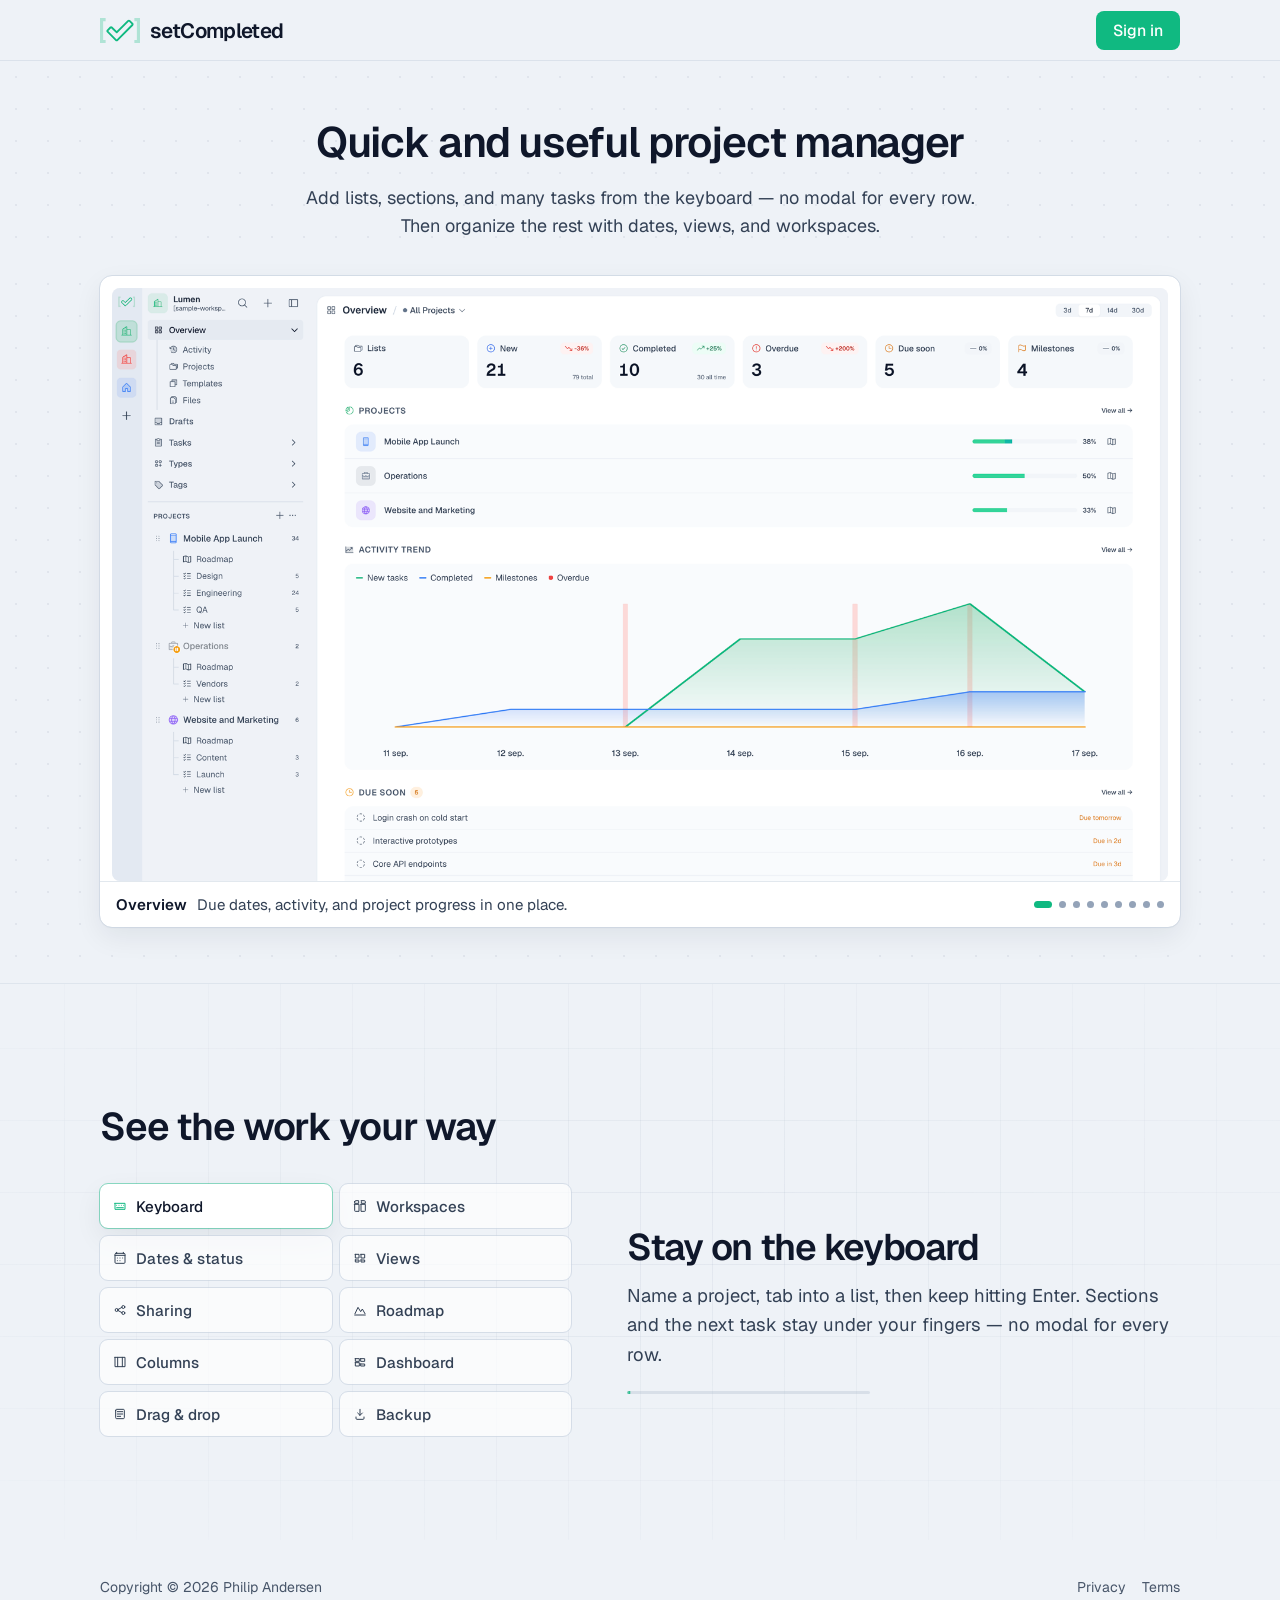
==== commit 8bb4ef6c: "update landing page" ====
--- a/index.html
+++ b/index.html
@@ -45,8 +45,8 @@
         <div class="panel carousel" data-carousel tabindex="0">
           <div class="carousel__stage">
           <ul class="carousel__track" data-carousel-track>
-            <li class="carousel__slide" data-carousel-slide data-title="Overview" data-caption="Due dates, activity, and project progress in one place.">
-              <img class="shot" data-shot-light="assets/screenshots/dashboard.png" data-shot-dark="assets/screenshots/screenshot_dashboard_dark.png" src="assets/screenshots/dashboard.png" alt="setCompleted overview dashboard" width="1780" height="1000">
+            <li class="carousel__slide is-active" data-carousel-slide data-title="Overview" data-caption="Due dates, activity, and project progress in one place.">
+              <img class="shot" data-shot-light="assets/screenshots/screenshot_dashboard_light.png" data-shot-dark="assets/screenshots/screenshot_dashboard_dark.png" src="assets/screenshots/screenshot_dashboard_light.png" alt="setCompleted overview dashboard" width="1780" height="1000">
             </li>
             <li class="carousel__slide" data-carousel-slide data-title="Projects" data-caption="Every project in the workspace, as cards.">
               <img class="shot" data-shot-light="assets/screenshots/screenshot_projects_light.png" data-shot-dark="assets/screenshots/screenshot_projects_dark.png" src="assets/screenshots/screenshot_projects_light.png" alt="setCompleted projects gallery" width="1780" height="1000">
--- a/css/styles.css
+++ b/css/styles.css
@@ -298,8 +298,8 @@
   width: 100%;
   height: 100%;
   max-width: none;
-  object-fit: contain;
-  object-position: center;
+  object-fit: cover;
+  object-position: top center;
   background: var(--shot-bg);
 }
 
